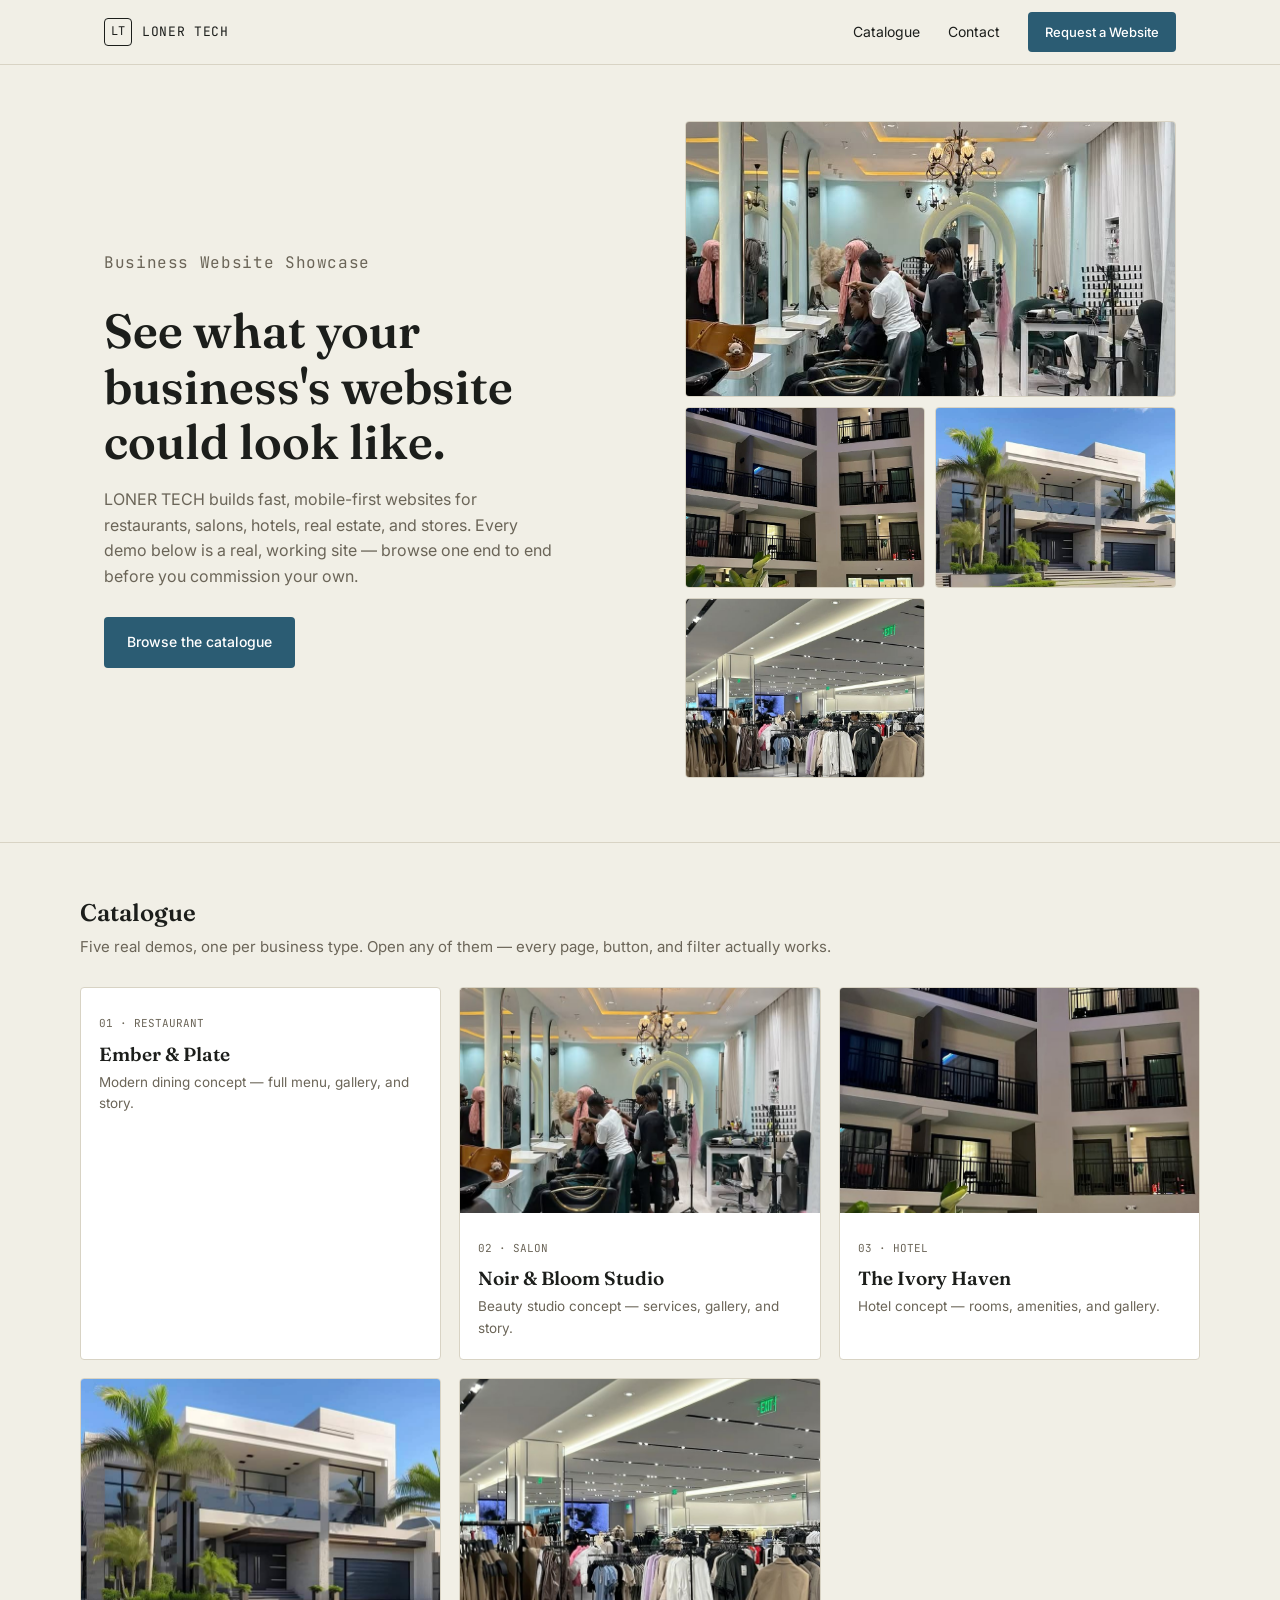
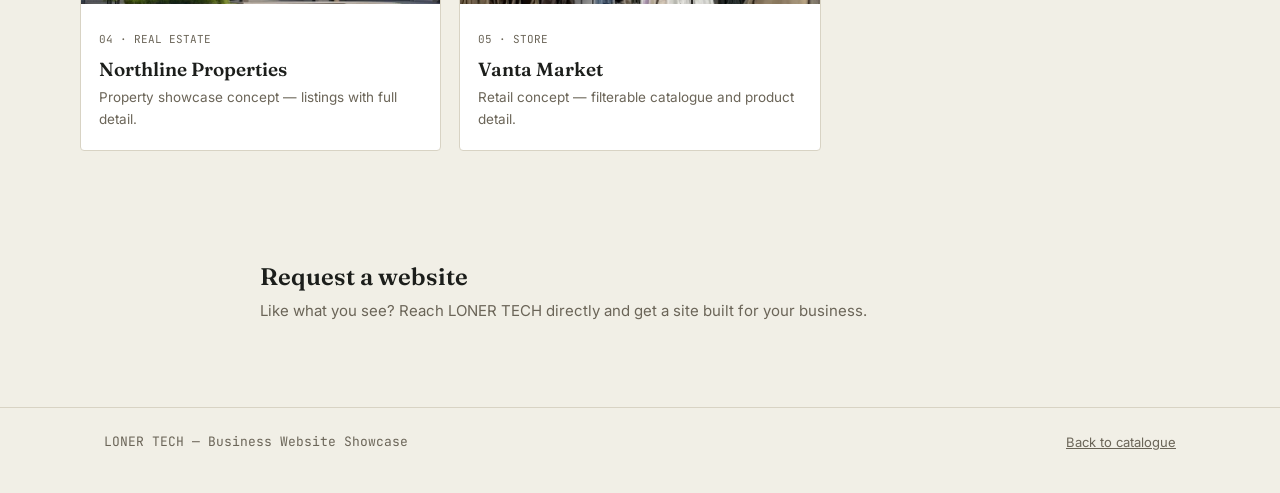
==== index.html @ d9046d98 "Initial commit — LONER TECH showcase" ====
<!DOCTYPE html>
<html lang="en">
<head>
<meta charset="UTF-8">
<meta name="viewport" content="width=device-width, initial-scale=1.0">
<title>LONER TECH — Business Website Showcase</title>
<meta name="description" content="Explore real demo websites LONER TECH has built for restaurants, salons, hotels, real estate, and stores.">
<link rel="preconnect" href="https://fonts.googleapis.com">
<link rel="preconnect" href="https://fonts.gstatic.com" crossorigin>
<link href="https://fonts.googleapis.com/css2?family=Fraunces:ital,opsz,wght@0,9..144,400;0,9..144,600;1,9..144,500&family=Inter:wght@400;500;600&family=JetBrains+Mono:wght@400;500&display=swap" rel="stylesheet">
<link rel="stylesheet" href="style.css">
</head>
<body>

<header class="navbar">
  <div class="wrap navbar-row">
    <a href="#top" class="brand">
      <span class="brand-mark">LT</span>
      <span class="brand-name">LONER TECH</span>
    </a>
    <button type="button" class="nav-toggle" aria-label="Open menu" aria-expanded="false"></button>
    <ul class="nav-links">
      <li><a href="#catalogue">Catalogue</a></li>
      <li><a href="#contact">Contact</a></li>
      <li><a href="#contact" class="btn btn-primary">Request a Website</a></li>
    </ul>
  </div>
</header>

<main id="top">

  <section class="hero-landing">
    <div class="wrap hero-landing-grid">
      <div>
        <p class="eyebrow-code">Business Website Showcase</p>
        <h1>See what your business's website could look like.</h1>
        <p>LONER TECH builds fast, mobile-first websites for restaurants, salons, hotels, real estate, and stores. Every demo below is a real, working site — browse one end to end before you commission your own.</p>
        <a href="#catalogue" class="btn btn-primary">Browse the catalogue</a>
      </div>
      <div class="hero-collage">
        <a href="restaurant.html" aria-label="Ember & Plate — Restaurant demo">
          <img src="images/restaurant/hero.jpg" alt="Ember & Plate restaurant demo" onerror="this.closest('a').remove()">
        </a>
        <a href="salon.html" aria-label="Noir & Bloom Studio — Salon demo">
          <img src="images/salon/hero.jpg" alt="Noir & Bloom Studio salon demo" onerror="this.closest('a').remove()">
        </a>
        <a href="hotel.html" aria-label="The Ivory Haven — Hotel demo">
          <img src="images/hotel/hero.jpg" alt="The Ivory Haven hotel demo" onerror="this.closest('a').remove()">
        </a>
        <a href="real-estate.html" aria-label="Northline Properties — Real estate demo">
          <img src="images/real-estate/hero.jpg" alt="Northline Properties real estate demo" onerror="this.closest('a').remove()">
        </a>
        <a href="store.html" aria-label="Vanta Market — Store demo">
          <img src="images/store/hero.jpg" alt="Vanta Market store demo" onerror="this.closest('a').remove()">
        </a>
      </div>
    </div>
  </section>

  <section id="catalogue" class="catalogue wrap">
    <div class="section-head">
      <h2>Catalogue</h2>
      <p class="section-sub">Five real demos, one per business type. Open any of them — every page, button, and filter actually works.</p>
    </div>

    <div class="category-grid">
      <a class="category-card" href="restaurant.html">
        <img src="images/restaurant/hero.jpg" alt="Ember & Plate" onerror="this.remove()">
        <div class="category-card-body">
          <p class="category-code">01 · RESTAURANT</p>
          <h3 class="category-card-name">Ember & Plate</h3>
          <p class="category-card-desc">Modern dining concept — full menu, gallery, and story.</p>
        </div>
      </a>

      <a class="category-card" href="salon.html">
        <img src="images/salon/hero.jpg" alt="Noir & Bloom Studio" onerror="this.remove()">
        <div class="category-card-body">
          <p class="category-code">02 · SALON</p>
          <h3 class="category-card-name">Noir & Bloom Studio</h3>
          <p class="category-card-desc">Beauty studio concept — services, gallery, and story.</p>
        </div>
      </a>

      <a class="category-card" href="hotel.html">
        <img src="images/hotel/hero.jpg" alt="The Ivory Haven" onerror="this.remove()">
        <div class="category-card-body">
          <p class="category-code">03 · HOTEL</p>
          <h3 class="category-card-name">The Ivory Haven</h3>
          <p class="category-card-desc">Hotel concept — rooms, amenities, and gallery.</p>
        </div>
      </a>

      <a class="category-card" href="real-estate.html">
        <img src="images/real-estate/hero.jpg" alt="Northline Properties" onerror="this.remove()">
        <div class="category-card-body">
          <p class="category-code">04 · REAL ESTATE</p>
          <h3 class="category-card-name">Northline Properties</h3>
          <p class="category-card-desc">Property showcase concept — listings with full detail.</p>
        </div>
      </a>

      <a class="category-card" href="store.html">
        <img src="images/store/hero.jpg" alt="Vanta Market" onerror="this.remove()">
        <div class="category-card-body">
          <p class="category-code">05 · STORE</p>
          <h3 class="category-card-name">Vanta Market</h3>
          <p class="category-card-desc">Retail concept — filterable catalogue and product detail.</p>
        </div>
      </a>
    </div>
  </section>

  <section id="contact" class="page-section wrap-narrow">
    <div class="section-head">
      <h2>Request a website</h2>
      <p class="section-sub">Like what you see? Reach LONER TECH directly and get a site built for your business.</p>
    </div>

    <!--
      Fill in the real href on each link below, then delete that link's
      `hidden` attribute so it appears. Never leave a placeholder value
      here — an unset link should stay hidden, not point at "#".
    -->
    <div class="contact-links">
      <a href="#" class="btn btn-primary" hidden>Message on WhatsApp</a>
      <a href="#" class="btn btn-primary" hidden>Send an email</a>
      <a href="#" class="btn btn-secondary" hidden>View full portfolio</a>
    </div>
  </section>

</main>

<footer class="site-footer">
  <div class="wrap site-footer-row">
    <p>LONER TECH — Business Website Showcase</p>
    <a href="#catalogue">Back to catalogue</a>
  </div>
</footer>

<script src="script.js"></script>
</body>
</html>
---- style.css ----
/* ==========================================================================
   LONER TECH — Business Website Showcase
   Shared design system used by index.html and every demo page.
   Concept: a build-catalogue / spec-sheet system — each demo page borrows
   this same structural language but takes on its own accent color, the
   way a real agency's client sites share a system but not a palette.
   ========================================================================== */

:root {
  --paper: #F1EFE6;
  --paper-raised: #FFFFFF;
  --ink: #1C1E1B;
  --muted: #6B6558;
  --line: #D8D3C4;
  --blueprint: #2B5C73;
  --blueprint-dark: #1F4655;
  --signal: #C1440E;
  --signal-dark: #9E3608;

  /* Overridden per demo page via body[data-theme] below */
  --accent: var(--blueprint);
  --accent-dark: var(--blueprint-dark);

  --font-display: "Fraunces", Georgia, serif;
  --font-body: "Inter", -apple-system, BlinkMacSystemFont, sans-serif;
  --font-mono: "JetBrains Mono", ui-monospace, Menlo, monospace;

  --wrap-max: 1120px;
  --wrap-narrow: 760px;
  --radius: 4px;
  --nav-h: 64px;
}

/* Per-business accent themes — swapped in on each demo page's <body> */
body[data-theme="restaurant"] { --accent: #C1440E; --accent-dark: #9E3608; }
body[data-theme="salon"]      { --accent: #8B3A5C; --accent-dark: #6E2C48; }
body[data-theme="hotel"]      { --accent: #1F4655; --accent-dark: #14313C; }
body[data-theme="real-estate"]{ --accent: #33562F; --accent-dark: #24401F; }
body[data-theme="store"]      { --accent: #A8720C; --accent-dark: #8A5C09; }

* { box-sizing: border-box; }
html { scroll-behavior: smooth; }

body {
  margin: 0;
  background: var(--paper);
  color: var(--ink);
  font-family: var(--font-body);
  font-size: 16px;
  line-height: 1.6;
  -webkit-font-smoothing: antialiased;
}

img { max-width: 100%; display: block; }

.wrap {
  max-width: var(--wrap-max);
  margin: 0 auto;
  padding: 0 24px;
}

.wrap-narrow {
  max-width: var(--wrap-narrow);
  margin: 0 auto;
  padding: 0 24px;
}

a { color: inherit; }

h1, h2, h3 {
  font-family: var(--font-display);
  font-weight: 600;
  margin: 0;
  line-height: 1.15;
}

button { font-family: inherit; cursor: pointer; }

[hidden] { display: none !important; }

a:focus-visible,
button:focus-visible {
  outline: 2px solid var(--accent);
  outline-offset: 2px;
}

/* ==========================================================================
   NAVBAR — sticky, same pattern on every page, hamburger under 900px
   ========================================================================== */

.navbar {
  position: sticky;
  top: 0;
  z-index: 100;
  background: rgba(241, 239, 230, 0.92);
  backdrop-filter: blur(6px);
  border-bottom: 1px solid var(--line);
}

.navbar-row {
  height: var(--nav-h);
  display: flex;
  align-items: center;
  justify-content: space-between;
  gap: 16px;
}

.brand {
  display: flex;
  align-items: center;
  gap: 10px;
  text-decoration: none;
  color: var(--ink);
  flex-shrink: 0;
}

.brand-mark {
  font-family: var(--font-mono);
  font-size: 12px;
  border: 1px solid var(--ink);
  border-radius: var(--radius);
  padding: 3px 6px;
}

.brand-name {
  font-family: var(--font-mono);
  font-size: 13px;
  letter-spacing: 0.05em;
  white-space: nowrap;
}

.demo-brand {
  display: flex;
  align-items: baseline;
  gap: 10px;
  min-width: 0;
}

.demo-brand-name {
  font-family: var(--font-display);
  font-weight: 600;
  font-size: 17px;
  white-space: nowrap;
  overflow: hidden;
  text-overflow: ellipsis;
}

.badge-demo {
  font-family: var(--font-mono);
  font-size: 10px;
  letter-spacing: 0.04em;
  color: var(--accent);
  border: 1px solid var(--accent);
  border-radius: 999px;
  padding: 2px 8px;
  white-space: nowrap;
  flex-shrink: 0;
}

.nav-toggle {
  display: none;
  background: none;
  border: 1px solid var(--line);
  border-radius: var(--radius);
  width: 40px;
  height: 40px;
  align-items: center;
  justify-content: center;
  flex-shrink: 0;
}

.nav-toggle span,
.nav-toggle::before,
.nav-toggle::after {
  content: "";
  display: block;
  width: 18px;
  height: 2px;
  background: var(--ink);
  position: relative;
  transition: transform 0.2s ease, opacity 0.2s ease;
}
.nav-toggle span { margin: 4px 0; }

.nav-links {
  display: flex;
  align-items: center;
  gap: 28px;
  font-size: 14px;
  list-style: none;
  margin: 0;
  padding: 0;
}

.nav-links a {
  text-decoration: none;
  white-space: nowrap;
}
.nav-links a:hover { color: var(--accent); }

.nav-links .btn { font-size: 13px; padding: 9px 16px; }

@media (max-width: 900px) {
  .nav-toggle { display: inline-flex; }

  .nav-links {
    position: fixed;
    inset: var(--nav-h) 0 0 0;
    background: var(--paper);
    flex-direction: column;
    align-items: flex-start;
    justify-content: flex-start;
    gap: 4px;
    padding: 24px;
    transform: translateX(100%);
    transition: transform 0.25s ease;
    overflow-y: auto;
  }

  .navbar.nav-open .nav-links { transform: translateX(0); }

  .nav-links a,
  .nav-links .btn {
    width: 100%;
    padding: 14px 4px;
    border-bottom: 1px solid var(--line);
    font-size: 16px;
  }

  .nav-links .btn {
    margin-top: 12px;
    border-bottom: none;
    text-align: center;
  }

  .navbar.nav-open .nav-toggle span { opacity: 0; }
  .navbar.nav-open .nav-toggle::before { transform: translateY(6px) rotate(45deg); }
  .navbar.nav-open .nav-toggle::after { transform: translateY(-6px) rotate(-45deg); }
}

/* ==========================================================================
   BUTTONS
   ========================================================================== */

.btn {
  display: inline-flex;
  align-items: center;
  justify-content: center;
  text-decoration: none;
  font-size: 14px;
  font-weight: 500;
  padding: 13px 22px;
  border-radius: var(--radius);
  border: 1px solid transparent;
  transition: background 0.15s ease, color 0.15s ease, border-color 0.15s ease;
}

.btn-primary { background: var(--accent); color: #fff; }
.btn-primary:hover { background: var(--accent-dark); }

.btn-secondary {
  background: transparent;
  border-color: var(--ink);
  color: var(--ink);
}
.btn-secondary:hover { background: var(--ink); color: var(--paper); }

.btn-on-photo {
  background: rgba(255,255,255,0.95);
  color: var(--ink);
  border-color: transparent;
}
.btn-on-photo:hover { background: #fff; }

.btn-text {
  background: none;
  border: none;
  color: var(--accent);
  font-size: 14px;
  padding: 8px 0;
}
.btn-text:hover { text-decoration: underline; }

/* ==========================================================================
   LANDING PAGE HERO + COLLAGE
   ========================================================================== */

.hero-landing {
  padding: 56px 0 64px;
  border-bottom: 1px solid var(--line);
}

.hero-landing-grid {
  display: grid;
  gap: 40px;
  align-items: center;
}

.eyebrow-code {
  font-family: var(--font-mono);
  font-size: 12px;
  letter-spacing: 0.04em;
  color: var(--blueprint);
  margin: 0 0 14px;
}

.hero-landing h1 {
  font-size: clamp(30px, 4.5vw, 48px);
  max-width: 14ch;
}

.hero-landing p {
  margin: 18px 0 28px;
  max-width: 46ch;
  color: var(--muted);
  font-size: 16px;
}

.hero-collage {
  display: grid;
  grid-template-columns: repeat(2, 1fr);
  gap: 10px;
}

.hero-collage a {
  display: block;
  border-radius: var(--radius);
  overflow: hidden;
  border: 1px solid var(--line);
  aspect-ratio: 4 / 3;
  position: relative;
}

.hero-collage img {
  width: 100%;
  height: 100%;
  object-fit: cover;
  transition: transform 0.3s ease;
}
.hero-collage a:hover img { transform: scale(1.05); }

.hero-collage a:first-child {
  grid-column: span 2;
  aspect-ratio: 16 / 9;
}

@media (min-width: 860px) {
  .hero-landing-grid { grid-template-columns: 1.1fr 1fr; }
}

/* ==========================================================================
   CATEGORY DIRECTORY (landing page)
   ========================================================================== */

.catalogue { padding: 56px 0; }

.section-head { margin-bottom: 28px; }
.section-sub { color: var(--muted); font-size: 15px; margin: 8px 0 0; }

.category-grid {
  display: grid;
  gap: 18px;
  grid-template-columns: 1fr;
}

@media (min-width: 640px) {
  .category-grid { grid-template-columns: repeat(2, 1fr); }
}
@media (min-width: 980px) {
  .category-grid { grid-template-columns: repeat(3, 1fr); }
}

.category-card {
  display: flex;
  flex-direction: column;
  text-decoration: none;
  color: var(--ink);
  background: var(--paper-raised);
  border: 1px solid var(--line);
  border-radius: var(--radius);
  overflow: hidden;
  transition: border-color 0.15s ease, transform 0.15s ease;
}
.category-card:hover {
  border-color: var(--ink);
  transform: translateY(-2px);
}

.category-card img {
  width: 100%;
  aspect-ratio: 16 / 10;
  object-fit: cover;
}

.category-card-body { padding: 16px 18px 20px; }

.category-code {
  font-family: var(--font-mono);
  font-size: 11px;
  color: var(--muted);
}

.category-card-name {
  font-family: var(--font-display);
  font-size: 19px;
  font-weight: 600;
  margin: 4px 0 6px;
}

.category-card-desc {
  font-size: 13.5px;
  color: var(--muted);
  margin: 0;
}

.empty-state {
  color: var(--muted);
  font-size: 15px;
  padding: 24px 4px;
  border-top: 1px solid var(--line);
  border-bottom: 1px solid var(--line);
}

/* ==========================================================================
   DEMO PAGE — HERO (full-bleed photo)
   ========================================================================== */

.hero-photo {
  position: relative;
  min-height: 52vh;
  display: flex;
  align-items: flex-end;
  background-size: cover;
  background-position: center;
  background-color: var(--accent-dark);
  color: #fff;
}

.hero-photo::after {
  content: "";
  position: absolute;
  inset: 0;
  background: linear-gradient(0deg, rgba(0,0,0,0.72) 0%, rgba(0,0,0,0.28) 55%, rgba(0,0,0,0.15) 100%);
}

.hero-photo-content {
  position: relative;
  z-index: 1;
  padding: 40px 0 44px;
  width: 100%;
}

.hero-photo .badge-demo {
  color: #fff;
  border-color: rgba(255,255,255,0.7);
  background: rgba(0,0,0,0.25);
}

.hero-photo h1 {
  font-size: clamp(32px, 6vw, 56px);
  margin: 12px 0 14px;
  max-width: 18ch;
}

.hero-photo p {
  max-width: 56ch;
  font-size: clamp(15px, 1.6vw, 18px);
  color: rgba(255,255,255,0.9);
  margin: 0 0 24px;
}

.hero-photo-actions {
  display: flex;
  flex-wrap: wrap;
  gap: 12px;
}

@media (min-width: 860px) {
  .hero-photo { min-height: 64vh; }
}

/* ==========================================================================
   DEMO PAGE — SECTIONS
   ========================================================================== */

.page-section { padding: 56px 0; border-bottom: 1px solid var(--line); }
.page-section:last-of-type { border-bottom: none; }
.page-section-tight { padding: 40px 0; }

.two-col {
  display: grid;
  gap: 32px;
}
@media (min-width: 860px) {
  .two-col { grid-template-columns: 1fr 1fr; align-items: center; }
  .two-col.reverse > *:first-child { order: 2; }
}

.two-col img {
  border-radius: var(--radius);
  border: 1px solid var(--line);
  aspect-ratio: 4 / 3;
  object-fit: cover;
  width: 100%;
}

.two-col .lede {
  font-size: clamp(16px, 1.6vw, 19px);
  color: var(--ink);
  max-width: 52ch;
}

/* filter chips */

.filter-bar {
  display: flex;
  flex-wrap: wrap;
  gap: 8px;
  margin-bottom: 28px;
}

.filter-chip {
  font-size: 13px;
  font-family: var(--font-mono);
  padding: 7px 14px;
  border-radius: 999px;
  border: 1px solid var(--line);
  background: var(--paper-raised);
  color: var(--ink);
}
.filter-chip[aria-pressed="true"] {
  background: var(--ink);
  color: var(--paper);
  border-color: var(--ink);
}

/* card grid — menu items, services, rooms, listings, products */

.card-grid {
  display: grid;
  gap: 20px;
  grid-template-columns: 1fr;
}
@media (min-width: 640px) {
  .card-grid { grid-template-columns: repeat(2, 1fr); }
}
@media (min-width: 980px) {
  .card-grid.cols-3 { grid-template-columns: repeat(3, 1fr); }
}

.item-card {
  background: var(--paper-raised);
  border: 1px solid var(--line);
  border-radius: var(--radius);
  overflow: hidden;
  display: flex;
  flex-direction: column;
}

.item-card img {
  width: 100%;
  aspect-ratio: 4 / 3;
  object-fit: cover;
}

.item-card-body {
  padding: 16px 18px 20px;
  display: flex;
  flex-direction: column;
  gap: 6px;
  flex: 1;
}

.item-card-top {
  display: flex;
  justify-content: space-between;
  align-items: baseline;
  gap: 10px;
}

.item-card-name {
  font-weight: 600;
  font-size: 16px;
}

.item-card-price {
  font-family: var(--font-mono);
  font-size: 13.5px;
  color: var(--accent-dark);
  white-space: nowrap;
}

.item-card-meta {
  font-size: 13.5px;
  color: var(--muted);
  margin: 0;
}

.item-card-tag {
  font-family: var(--font-mono);
  font-size: 10.5px;
  color: var(--muted);
  text-transform: uppercase;
  letter-spacing: 0.04em;
}

/* plain filterable row list — menu items, services (no 1:1 photo per row) */

.menu-list {
  border-top: 1px solid var(--line);
}

.menu-row {
  display: flex;
  justify-content: space-between;
  align-items: baseline;
  gap: 16px;
  padding: 16px 4px;
  border-bottom: 1px solid var(--line);
}

.menu-row-main {
  display: flex;
  flex-direction: column;
  gap: 4px;
}

.menu-row-name {
  font-weight: 600;
  font-size: 15.5px;
}

.menu-row-meta {
  font-size: 13.5px;
  color: var(--muted);
  max-width: 52ch;
}

.menu-row-price {
  font-family: var(--font-mono);
  font-size: 14px;
  color: var(--accent-dark);
  white-space: nowrap;
  flex-shrink: 0;
}

/* simple list (amenities, plain services without images) */

.plain-list {
  list-style: none;
  margin: 0;
  padding: 0;
  display: grid;
  gap: 10px;
  grid-template-columns: repeat(2, 1fr);
}
@media (min-width: 640px) {
  .plain-list { grid-template-columns: repeat(3, 1fr); }
}
.plain-list li {
  font-size: 14.5px;
  padding: 12px 14px;
  background: var(--paper-raised);
  border: 1px solid var(--line);
  border-radius: var(--radius);
}

/* gallery */

.gallery-grid {
  display: grid;
  gap: 10px;
  grid-template-columns: repeat(2, 1fr);
}
@media (min-width: 640px) {
  .gallery-grid { grid-template-columns: repeat(3, 1fr); }
}
@media (min-width: 980px) {
  .gallery-grid { grid-template-columns: repeat(4, 1fr); }
}

.gallery-grid a {
  display: block;
  border-radius: var(--radius);
  overflow: hidden;
  border: 1px solid var(--line);
  aspect-ratio: 1 / 1;
}
.gallery-grid img {
  width: 100%;
  height: 100%;
  object-fit: cover;
  transition: transform 0.3s ease;
}
.gallery-grid a:hover img { transform: scale(1.06); }

/* CTA banner — repeated on every demo page */

.cta-banner {
  background: var(--ink);
  color: var(--paper);
  padding: 48px 0;
  text-align: center;
}
.cta-banner h2 { color: #fff; font-size: clamp(22px, 3.5vw, 30px); }
.cta-banner p {
  color: rgba(255,255,255,0.75);
  max-width: 50ch;
  margin: 12px auto 24px;
}
.cta-banner .btn-primary { background: var(--accent); }
.cta-banner .btn-primary:hover { background: var(--accent-dark); }

/* contact links (landing page) */

.contact-links { display: flex; flex-wrap: wrap; gap: 10px; }

/* footer */

.site-footer {
  border-top: 1px solid var(--line);
  padding: 24px 0 40px;
}
.site-footer-row {
  display: flex;
  flex-wrap: wrap;
  justify-content: space-between;
  gap: 10px;
  align-items: center;
}
.site-footer p {
  margin: 0;
  font-size: 13px;
  color: var(--muted);
  font-family: var(--font-mono);
}
.site-footer a { font-size: 13px; text-decoration: underline; color: var(--muted); }

@media (prefers-reduced-motion: reduce) {
  html { scroll-behavior: auto; }
  * { transition: none !important; }
}
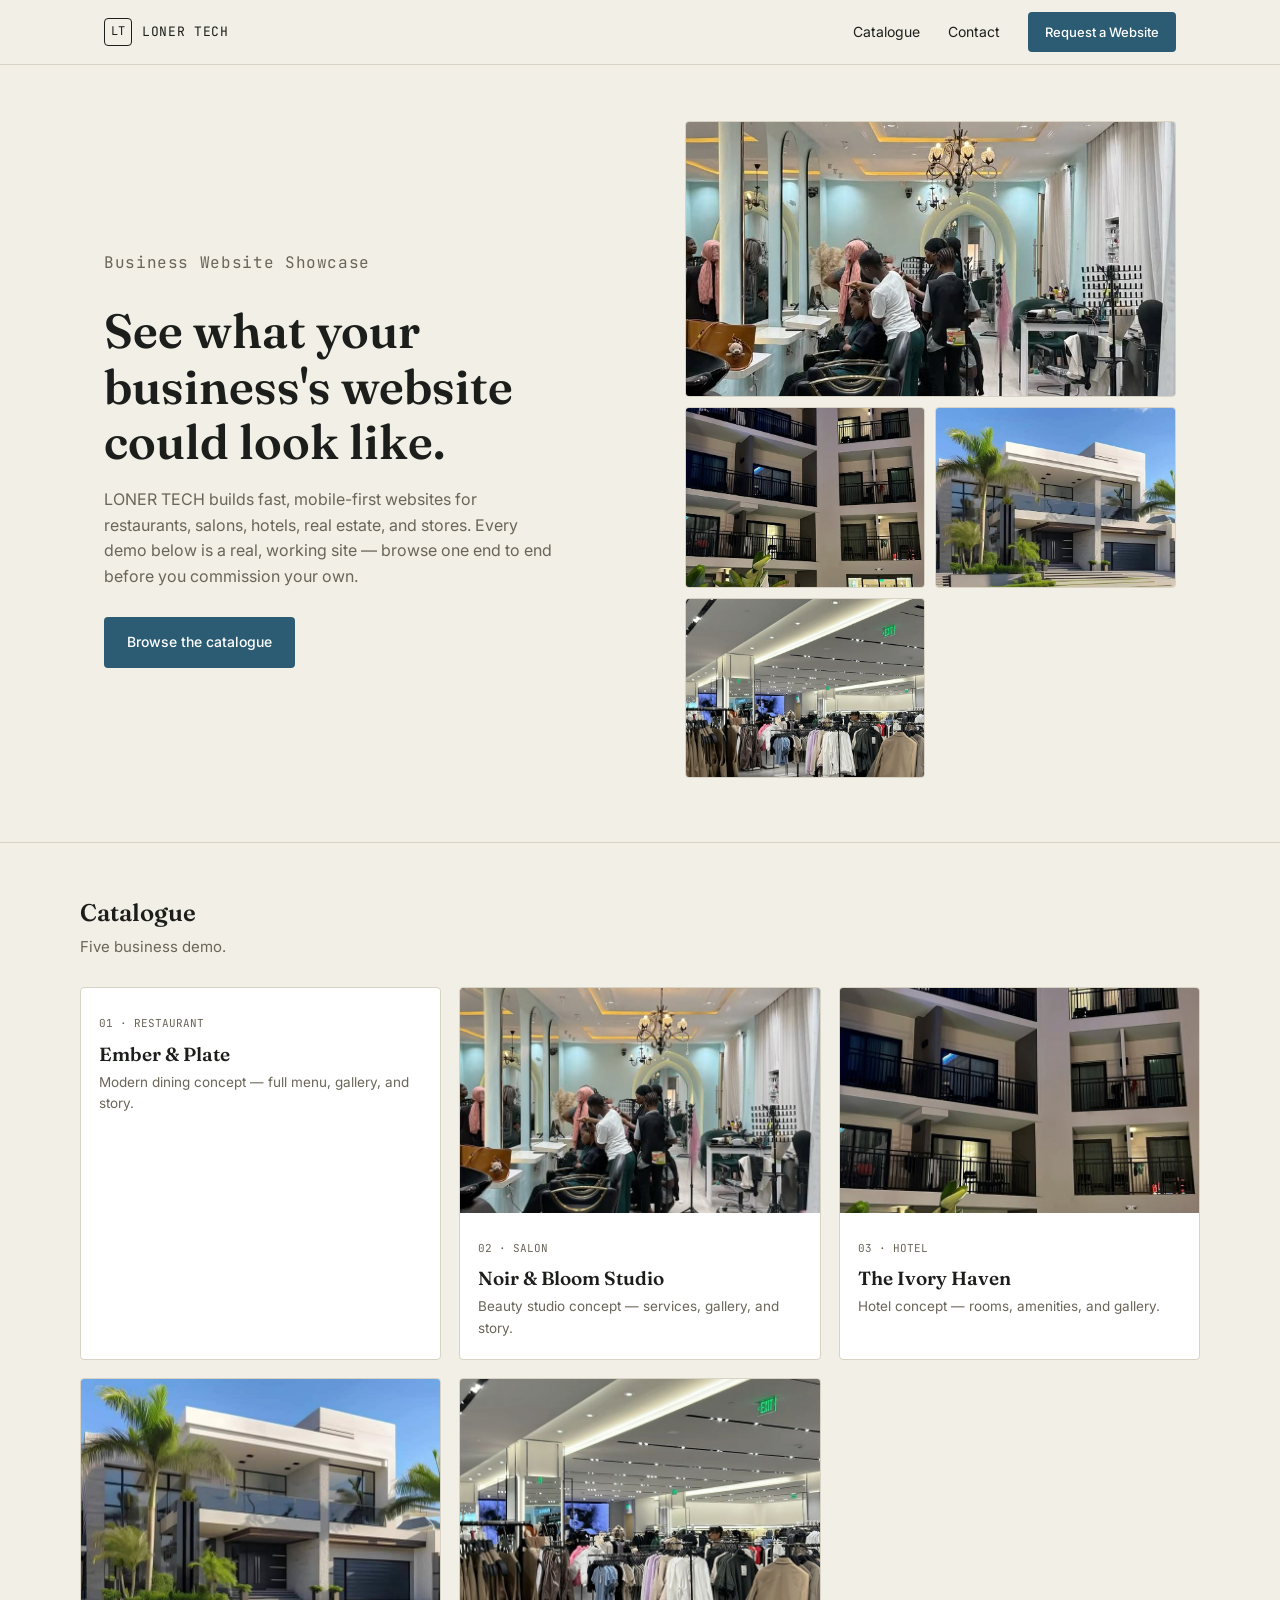
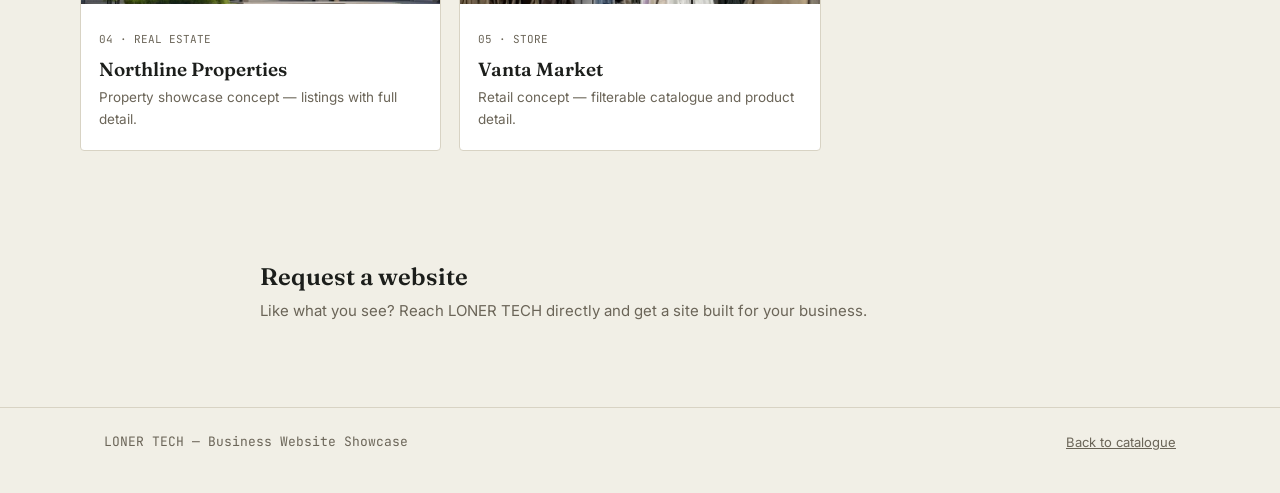
==== commit 27ff9526: "Update index.html" ====
--- a/index.html
+++ b/index.html
@@ -60,7 +60,7 @@
   <section id="catalogue" class="catalogue wrap">
     <div class="section-head">
       <h2>Catalogue</h2>
-      <p class="section-sub">Five real demos, one per business type. Open any of them — every page, button, and filter actually works.</p>
+      <p class="section-sub">Five business demo.</p>
     </div>
 
     <div class="category-grid">
@@ -123,9 +123,9 @@
       here — an unset link should stay hidden, not point at "#".
     -->
     <div class="contact-links">
-      <a href="#" class="btn btn-primary" hidden>Message on WhatsApp</a>
-      <a href="#" class="btn btn-primary" hidden>Send an email</a>
-      <a href="#" class="btn btn-secondary" hidden>View full portfolio</a>
+      <a href="https://wa.me/2347089555755" class="btn btn-primary" hidden>Message on WhatsApp</a>
+      <a href="supportaurachat@gmail.com" class="btn btn-primary" hidden>Send an email</a>
+      <a href="https://loner-tech.onrender.com" class="btn btn-secondary" hidden>View full portfolio</a>
     </div>
   </section>
 
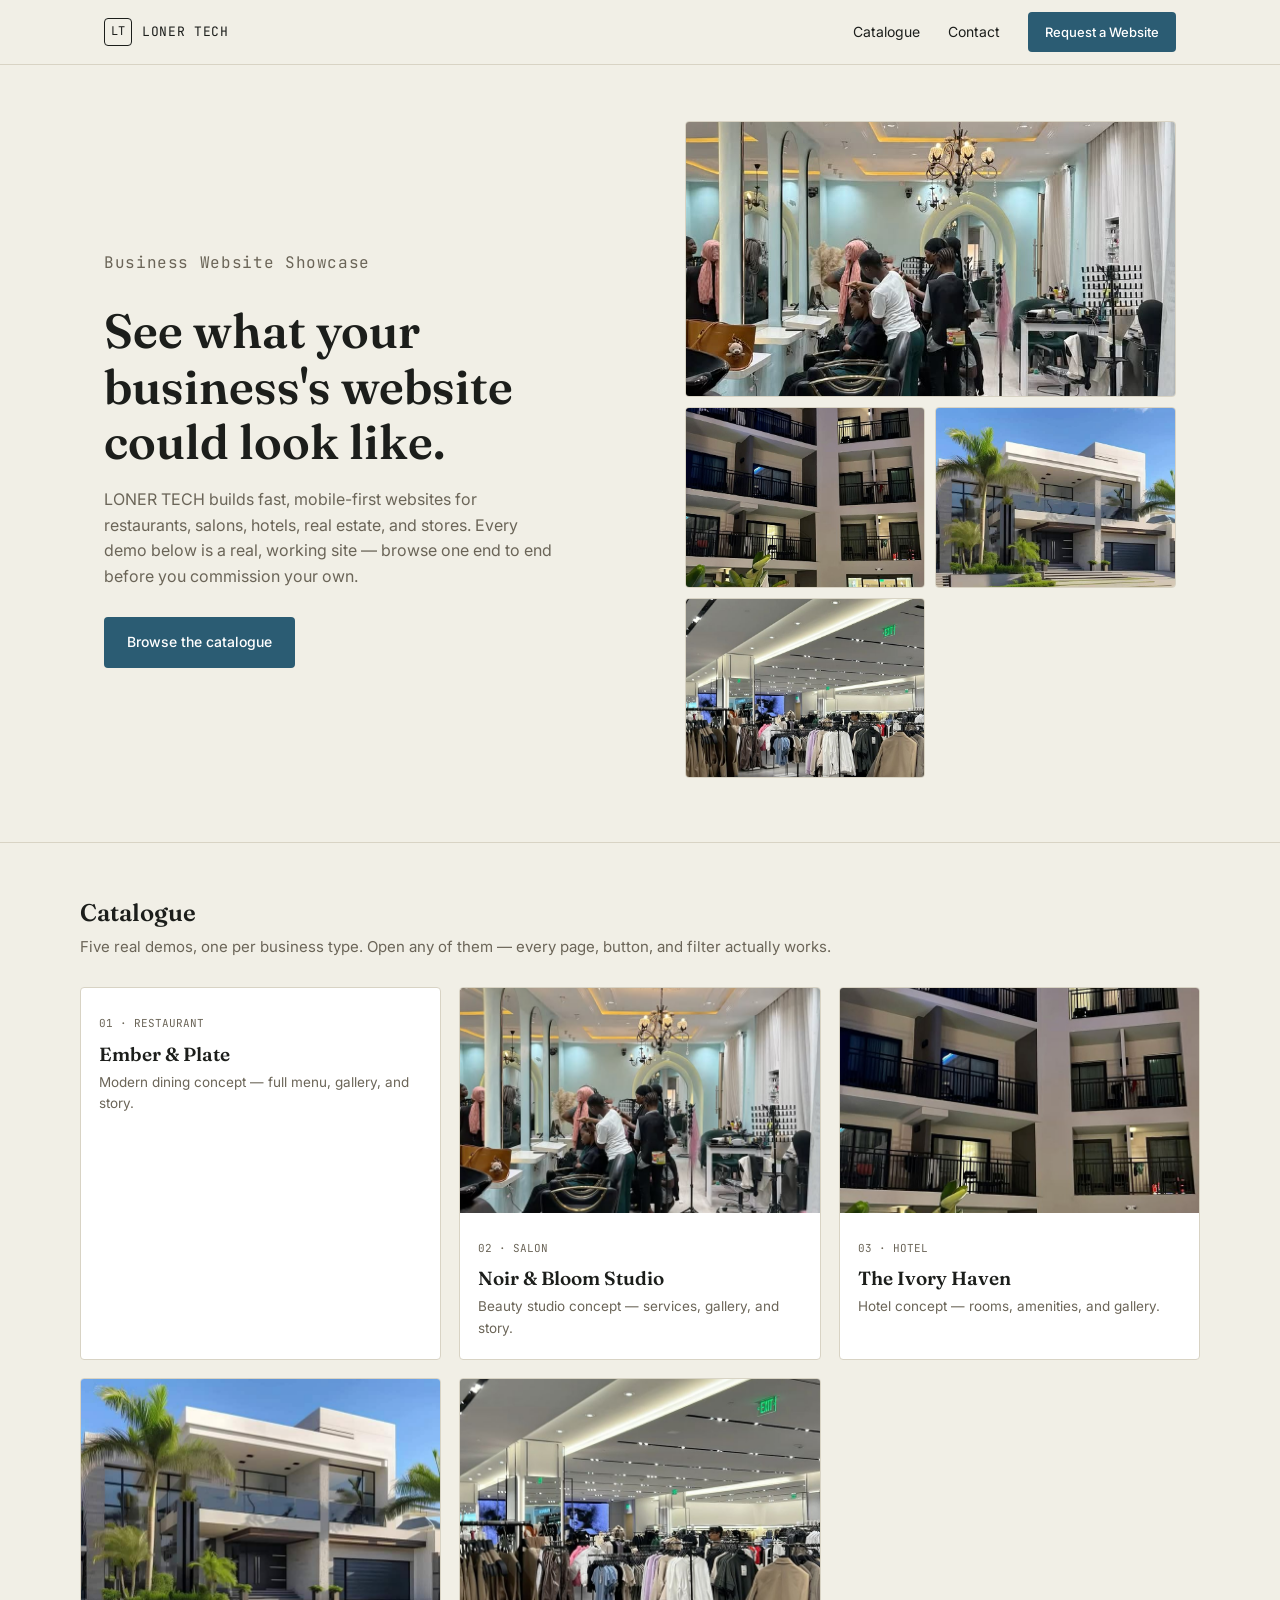
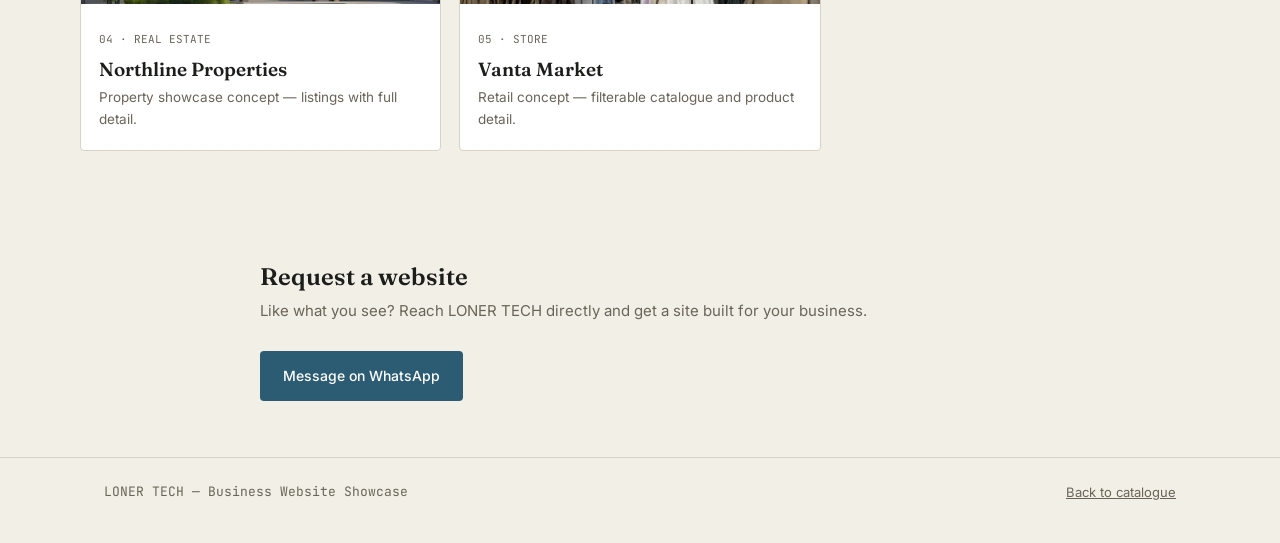
==== commit e0e2a681: "Update index.html" ====
--- a/index.html
+++ b/index.html
@@ -22,7 +22,7 @@
     <ul class="nav-links">
       <li><a href="#catalogue">Catalogue</a></li>
       <li><a href="#contact">Contact</a></li>
-      <li><a href="#contact" class="btn btn-primary">Request a Website</a></li>
+      <li><a href="https://wa.me/2347089555755?text=Hi%20LONER%20TECH%2C%20I%27d%20like%20to%20request%20a%20website%20for%20my%20business." class="btn btn-primary" target="_blank" rel="noopener">Request a Website</a></li>
     </ul>
   </div>
 </header>
@@ -60,7 +60,7 @@
   <section id="catalogue" class="catalogue wrap">
     <div class="section-head">
       <h2>Catalogue</h2>
-      <p class="section-sub">Five business demo.</p>
+      <p class="section-sub">Five real demos, one per business type. Open any of them — every page, button, and filter actually works.</p>
     </div>
 
     <div class="category-grid">
@@ -123,7 +123,7 @@
       here — an unset link should stay hidden, not point at "#".
     -->
     <div class="contact-links">
-      <a href="https://wa.me/2347089555755" class="btn btn-primary" hidden>Message on WhatsApp</a>
+      <a href="https://wa.me/2347089555755?text=Hi%20LONER%20TECH%2C%20I%27d%20like%20to%20request%20a%20website%20for%20my%20business." class="btn btn-primary" target="_blank" rel="noopener">Message on WhatsApp</a>
       <a href="supportaurachat@gmail.com" class="btn btn-primary" hidden>Send an email</a>
       <a href="https://loner-tech.onrender.com" class="btn btn-secondary" hidden>View full portfolio</a>
     </div>
